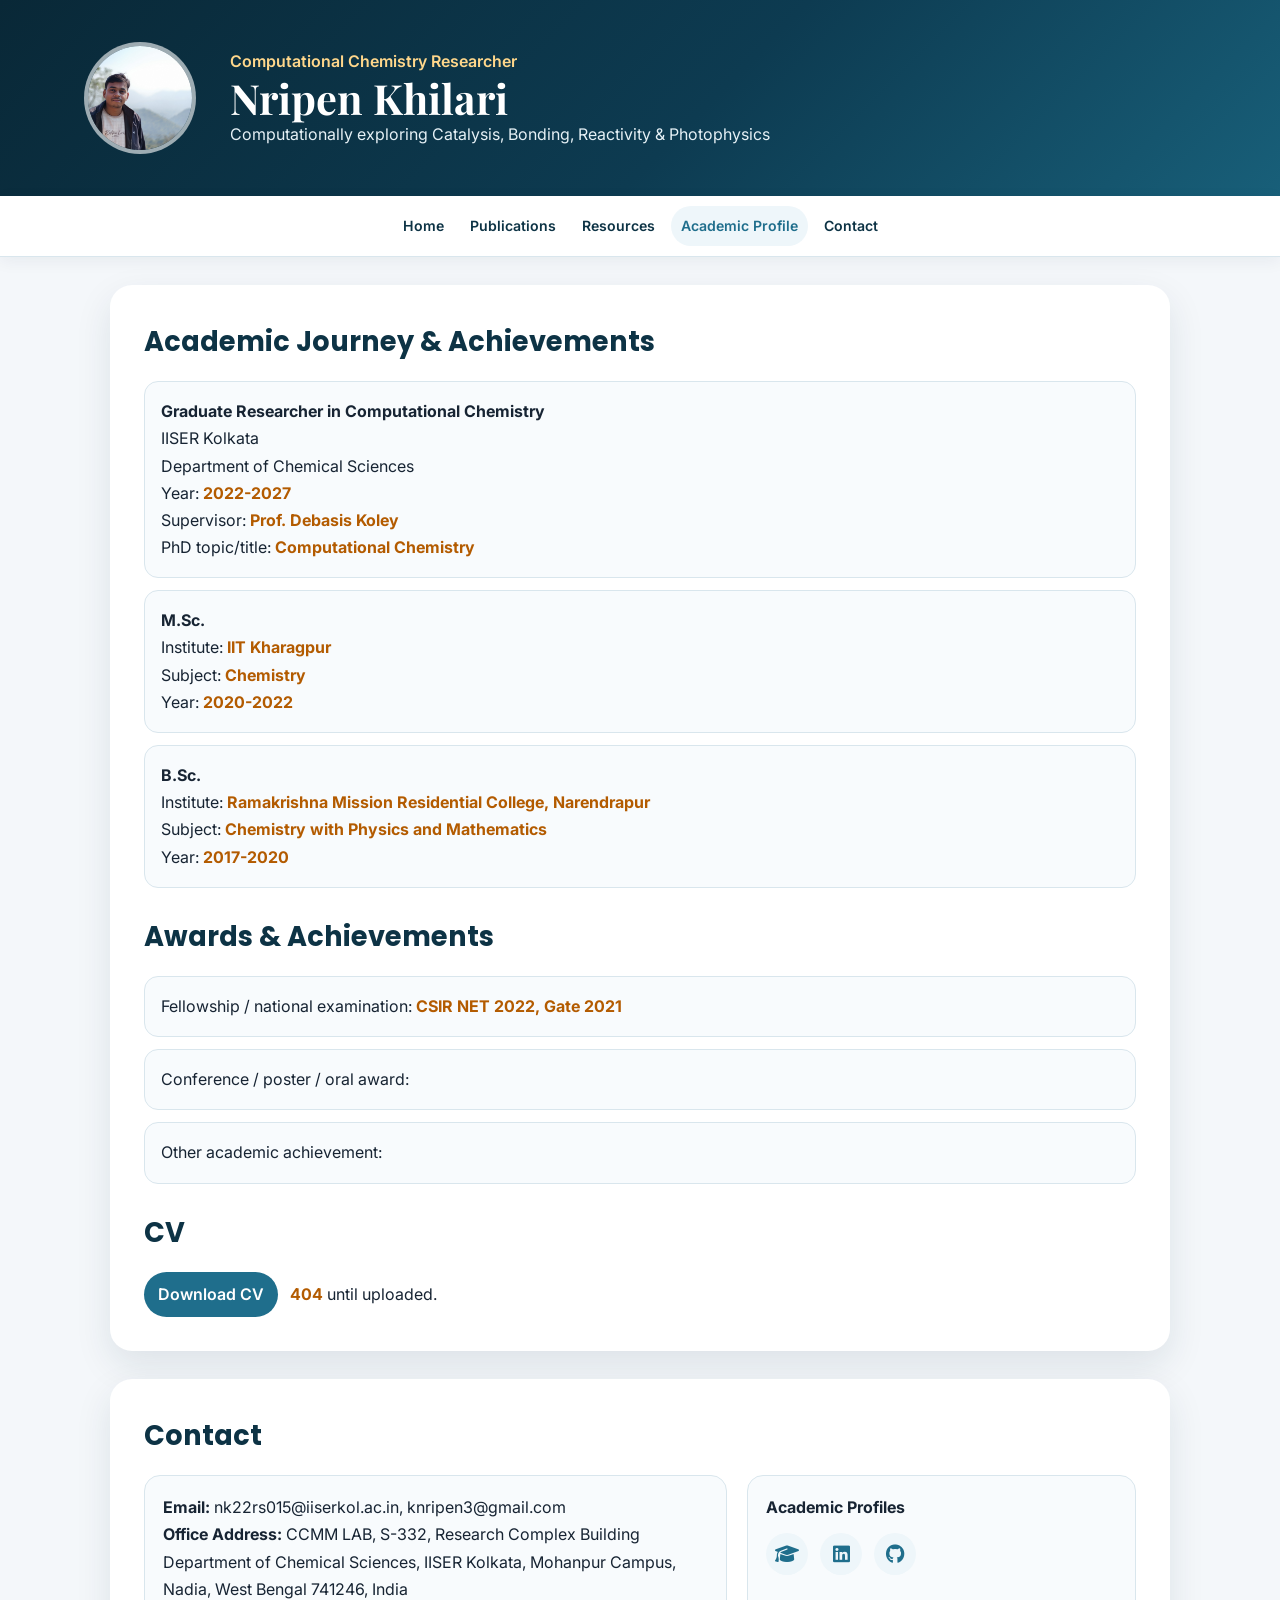
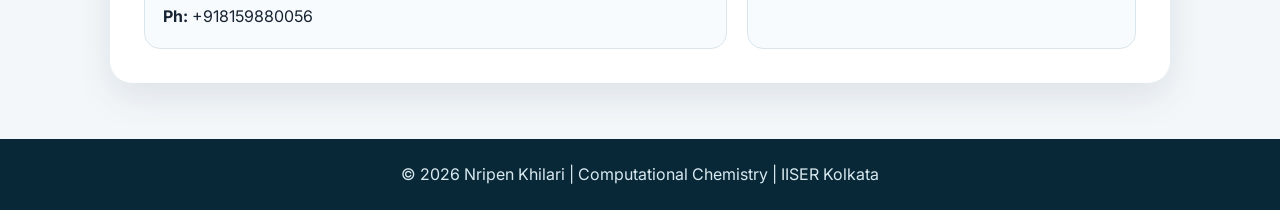
==== academic.html @ 887accca "Update academic.html" ====
<!DOCTYPE html>
<html lang="en">
<head>
    <meta charset="UTF-8">
    <meta name="viewport" content="width=device-width, initial-scale=1.0">

    <title>Academic Profile | Nripen Khilari</title>

    <link
        rel="stylesheet"
        href="https://cdnjs.cloudflare.com/ajax/libs/font-awesome/6.5.2/css/all.min.css"
    >
    <link
        rel="stylesheet"
        href="https://fonts.googleapis.com/css2?family=Inter:wght@400;500;600;700&family=Playfair+Display:wght@600;700&family=Poppins:wght@500;600;700&display=swap"
    >
    <link rel="stylesheet" href="styles.css">
</head>

<body>

    <!-- =====================================================
         PROFILE HEADER
         ===================================================== -->
    <header class="hero">
        <div class="wrap hero-grid">

            <div class="portrait">
                <img
                    src="assets/images/profile.jpg"
                    alt="Nripen Khilari profile photo"
                    onerror="this.style.display='none';"
                >
            </div>

            <div>
                <div class="role">Computational Chemistry Researcher</div>
                <h1>Nripen Khilari</h1>
                <p>Computationally exploring Catalysis, Bonding, Reactivity &amp; Photophysics</p>
            </div>

        </div>
    </header>


    <!-- =====================================================
         NAVIGATION
         ===================================================== -->
    <nav>
        <div class="wrap">
            <a href="index.html">Home</a>
            <a href="publications.html">Publications</a>
            <a href="resources.html">Resources</a>
            <a class="active" href="academic.html">Academic Profile</a>
            <a href="#contact">Contact</a>
        </div>
    </nav>


    <main>

        <!-- =================================================
             ACADEMIC JOURNEY
             ================================================= -->
        <section class="section">
            <h2>Academic Journey &amp; Achievements</h2>

            <div class="item">
                <strong>Graduate Researcher in Computational Chemistry</strong><br>
                IISER Kolkata<br>
                Department of Chemical Sciences<br>
                Year: <span class="x">2022-2027</span><br>
                Supervisor: <span class="x">Prof. Debasis Koley</span><br>
                PhD topic/title: <span class="x">Computational Chemistry </span>
            </div>

            <div class="item">
                <strong>M.Sc.</strong><br>
                Institute: <span class="x">IIT Kharagpur</span><br>
                Subject: <span class="x">Chemistry</span><br>
                Year: <span class="x">2020-2022</span><br>
                
            </div>

            <div class="item">
                <strong>B.Sc.</strong><br>
                Institute: <span class="x">Ramakrishna Mission Residential College, Narendrapur</span><br>
                Subject: <span class="x">Chemistry with Physics and Mathematics</span><br>
                Year: <span class="x">2017-2020</span><br>
                
            </div>


            <!-- =============================================
                 AWARDS
                 ============================================= -->
            <h2 class="subsection-title">Awards &amp; Achievements</h2>

            <div class="item">
                Fellowship / national examination:
                <span class="x">CSIR NET 2022, Gate 2021</span>
            </div>

            <div class="item">
                Conference / poster / oral award:
                <span class="x"></span>
            </div>

            <div class="item">
                Other academic achievement:
                <span class="x"></span>
            </div>


            <!-- =============================================
                 CV
                 ============================================= -->
            <h2 class="subsection-title">CV</h2>

            <p>
                <a
                    class="cv"
                    href="assets/documents/Nripen_Khilari_CV.pdf"
                >
                    Download CV
                </a>

                &nbsp;
                <span class="x">404</span> until uploaded.
            </p>
        </section>


        <!-- =================================================
             CONTACT
             ================================================= -->
        <section class="section" id="contact">
            <h2>Contact</h2>

            <div class="contact-grid">

                <div class="contact-card">
                    <p>
                        <strong>Email:</strong>
                        nk22rs015@iiserkol.ac.in, knripen3@gmail.com
                    </p>

                    <p>
                        <strong>Office Address:</strong>
                        CCMM LAB, S-332, Research Complex Building
                        Department of Chemical Sciences, IISER Kolkata,
                        Mohanpur Campus, Nadia, West Bengal 741246, India
                    </p>
                     <p>
                        <strong>Ph:</strong>
                        +918159880056
                    </p>
                </div>

                <div class="contact-card">
                    <strong>Academic Profiles</strong>

                    <div class="socials">
                        <a
                            href="https://scholar.google.com/citations?user=tusEeS4AAAAJ&hl=en"
                            target="_blank"
                            rel="noopener"
                            aria-label="Google Scholar"
                        >
                            <i class="fas fa-graduation-cap"></i>
                        </a>

                        <a
                            href="https://www.linkedin.com/in/nripen-khilari-8503a6180"
                            target="_blank"
                            rel="noopener"
                            aria-label="LinkedIn"
                        >
                            <i class="fab fa-linkedin"></i>
                        </a>

                        <a
                            href="https://github.com/Nripen14"
                            target="_blank"
                            rel="noopener"
                            aria-label="GitHub"
                        >
                            <i class="fab fa-github"></i>
                        </a>
                    </div>
                </div>

            </div>
        </section>

    </main>


    <!-- =====================================================
         FOOTER
         ===================================================== -->
    <footer>
        © 2026 Nripen Khilari | Computational Chemistry | IISER Kolkata
    </footer>

</body>
</html>
---- styles.css ----
/* =========================================================
   Nripen Khilari — Personal Academic Website
   Shared stylesheet for all pages
   ========================================================= */

:root {
    --navy: #0d3345;
    --blue: #1f6e8c;
    --sky: #eef6fa;
    --paper: #ffffff;
    --line: #d9e6ed;
    --background: #f4f7fa;
    --ink: #172433;
    --muted: #607284;
    --placeholder: #b35b00;
    --shadow: 0 14px 36px rgba(20, 45, 65, 0.10);
}

* {
    box-sizing: border-box;
    margin: 0;
    padding: 0;
}

html {
    scroll-behavior: smooth;
}

body {
    font-family: "Inter", Arial, sans-serif;
    background: var(--background);
    color: var(--ink);
    line-height: 1.7;
}

a {
    color: inherit;
}

.wrap {
    max-width: 1160px;
    margin: 0 auto;
    padding: 0 24px;
}

.hero {
    background: linear-gradient(135deg, #092837, #0d3b51 55%, #185f79);
    color: #ffffff;
    padding: 42px 0;
}

.home-hero {
    padding: 65px 0;
}

.hero-grid {
    display: grid;
    grid-template-columns: 120px 1fr;
    gap: 26px;
    align-items: center;
}

.home-hero .hero-grid {
    grid-template-columns: 210px 1fr;
    gap: 38px;
}

.portrait {
    width: 112px;
    height: 112px;
    border: 4px solid rgba(255, 255, 255, 0.55);
    border-radius: 50%;
    overflow: hidden;
    background: rgba(255, 255, 255, 0.12);
    display: flex;
    align-items: center;
    justify-content: center;
    text-align: center;
}

.home-hero .portrait {
    width: 200px;
    height: 200px;
    border-width: 5px;
}

.portrait img {
    width: 100%;
    height: 100%;
    object-fit: cover;
}

.fallback {
    display: none;
    padding: 20px;
    font-size: 0.82rem;
}

.hero h1 {
    font-family: "Playfair Display", Georgia, serif;
    font-size: 2.6rem;
    line-height: 1.1;
}

.home-hero h1 {
    font-size: 3.4rem;
}

.hero p {
    color: #e6f1f6;
}

.hero .role {
    color: #ffd78b;
    font-weight: 600;
}

.home-hero .role {
    margin-bottom: 4px;
}

.hero .tagline {
    margin-top: 8px;
    font-size: 1.08rem;
}

.profile-links {
    display: flex;
    flex-wrap: wrap;
    gap: 10px;
    margin-top: 20px;
}

.profile-links a {
    padding: 8px 13px;
    border: 1px solid rgba(255, 255, 255, 0.40);
    border-radius: 25px;
    color: #ffffff;
    text-decoration: none;
}

.profile-links a:hover {
    background: rgba(255, 255, 255, 0.12);
}

nav {
    position: sticky;
    top: 0;
    z-index: 20;
    background: rgba(255, 255, 255, 0.97);
    border-bottom: 1px solid var(--line);
    box-shadow: 0 4px 16px rgba(20, 40, 60, 0.06);
}

nav .wrap {
    display: flex;
    justify-content: center;
    flex-wrap: wrap;
    gap: 6px;
    padding-top: 10px;
    padding-bottom: 10px;
}

nav a {
    padding: 8px 10px;
    border-radius: 999px;
    color: var(--navy);
    font-size: 0.88rem;
    font-weight: 600;
    text-decoration: none;
}

nav a:hover,
nav a.active {
    background: var(--sky);
    color: var(--blue);
}

main {
    padding: 28px 0;
}

.section,
section {
    max-width: 1060px;
    margin: 0 auto 28px;
    padding: 34px;
    background: var(--paper);
    border-radius: 22px;
    box-shadow: var(--shadow);
    scroll-margin-top: 80px;
}

h2 {
    margin-bottom: 16px;
    color: var(--navy);
    font-family: "Poppins", Arial, sans-serif;
    font-size: 1.7rem;
    font-weight: 700;
}

h3 {
    color: var(--navy);
}

.x {
    color: var(--placeholder);
    font-weight: 700;
}

.about-grid {
    display: grid;
    grid-template-columns: 1.25fr 0.75fr;
    gap: 28px;
    align-items: center;
}

.about-content {
    min-width: 0;
}

.research-image-box {
    width: 100%;
    min-height: 290px;
    padding: 10px;
    border: 4px solid #d7e5ec;
    border-radius: 22px;
    overflow: hidden;
    background: #ffffff;
    box-shadow: 0 12px 30px rgba(20, 45, 65, 0.10);
    display: flex;
    align-items: center;
    justify-content: center;
    text-align: center;
}

.research-image-box img {
    display: block;
    width: 100%;
    height: 100%;
    max-height: 360px;
    object-fit: contain;
    border-radius: 14px;
}

.research-fallback {
    color: var(--muted);
    line-height: 1.5;
}

.facts {
    display: grid;
    grid-template-columns: 1fr 1fr;
    gap: 10px 18px;
    margin-top: 18px;
}

.fact {
    padding: 9px 0;
    border-bottom: 1px dashed var(--line);
}

.fact strong {
    display: block;
    color: var(--navy);
    font-size: 0.8rem;
    text-transform: uppercase;
}

.cards {
    display: grid;
    grid-template-columns: repeat(4, 1fr);
    gap: 15px;
}

.card {
    padding: 18px;
    border: 1px solid var(--line);
    border-radius: 17px;
    background: #fbfdfe;
}

.card i {
    color: var(--blue);
    font-size: 1.5rem;
}

.card h3 {
    margin: 8px 0;
}

.card p {
    color: #516574;
    font-size: 0.92rem;
}

.more {
    padding: 18px;
    border-radius: 15px;
    background: #edf6fa;
}

.more a {
    display: block;
    margin: 7px 0;
    color: var(--blue);
    font-weight: 700;
    text-decoration: none;
}

.year {
    margin: 22px 0 10px;
    color: var(--blue);
    font-family: "Poppins", Arial, sans-serif;
    font-size: 1.18rem;
    font-weight: 600;
}

.pub {
    margin: 10px 0;
    padding: 15px 17px;
    background: #f8fbfd;
    border-left: 4px solid #cadde6;
    border-radius: 10px;
}

.pub strong {
    color: var(--navy);
}

.scholar {
    display: inline-block;
    margin-top: 14px;
    padding: 9px 14px;
    border-radius: 999px;
    background: var(--blue);
    color: #ffffff;
    font-weight: 600;
    text-decoration: none;
}

.resource-card,
.item {
    margin: 15px 0;
    padding: 20px;
    border: 1px solid var(--line);
    border-radius: 16px;
    background: #f8fbfd;
}

.resource-card h3 {
    margin-bottom: 7px;
    font-family: "Poppins", Arial, sans-serif;
    font-size: 1.08rem;
    font-weight: 600;
}

.resource-card ul {
    padding-left: 20px;
}

.resource-card a {
    color: var(--blue);
    font-weight: 600;
    text-decoration: none;
}

.item {
    margin: 12px 0;
    padding: 16px;
    border-radius: 14px;
}

.subsection-title {
    margin-top: 26px;
}

.cv {
    display: inline-block;
    padding: 9px 14px;
    border-radius: 999px;
    background: var(--blue);
    color: #ffffff;
    font-weight: 600;
    text-decoration: none;
}

.contact-grid {
    display: grid;
    grid-template-columns: 1.2fr 0.8fr;
    gap: 20px;
}

.contact-card {
    padding: 18px;
    border: 1px solid var(--line);
    border-radius: 16px;
    background: #f8fbfd;
}

.socials,
.social {
    display: flex;
    flex-wrap: wrap;
    gap: 12px;
    margin-top: 12px;
}

.socials a,
.social a {
    width: 42px;
    height: 42px;
    display: grid;
    place-items: center;
    border-radius: 50%;
    background: var(--sky);
    color: var(--blue);
    font-size: 1.2rem;
    text-decoration: none;
}

footer {
    padding: 22px;
    background: #092837;
    color: #d8e9f0;
    text-align: center;
}

@media (max-width: 800px) {
    .hero-grid,
    .home-hero .hero-grid,
    .about-grid,
    .contact-grid {
        grid-template-columns: 1fr;
        text-align: center;
    }

    .portrait,
    .home-hero .portrait {
        margin: 0 auto;
    }

    .profile-links {
        justify-content: center;
    }

    .research-image-box {
        max-width: 620px;
        margin: 0 auto;
        min-height: 240px;
    }

    .facts {
        grid-template-columns: 1fr;
        text-align: left;
    }

    .cards {
        grid-template-columns: 1fr 1fr;
    }
}

@media (max-width: 520px) {
    .home-hero h1 {
        font-size: 2.5rem;
    }

    .hero h1 {
        font-size: 2.2rem;
    }

    .cards {
        grid-template-columns: 1fr;
    }

    .section,
    section {
        margin: 0 12px 20px;
        padding: 24px 18px;
    }

    .research-image-box {
        min-height: 200px;
        padding: 7px;
        border-radius: 16px;
    }
}
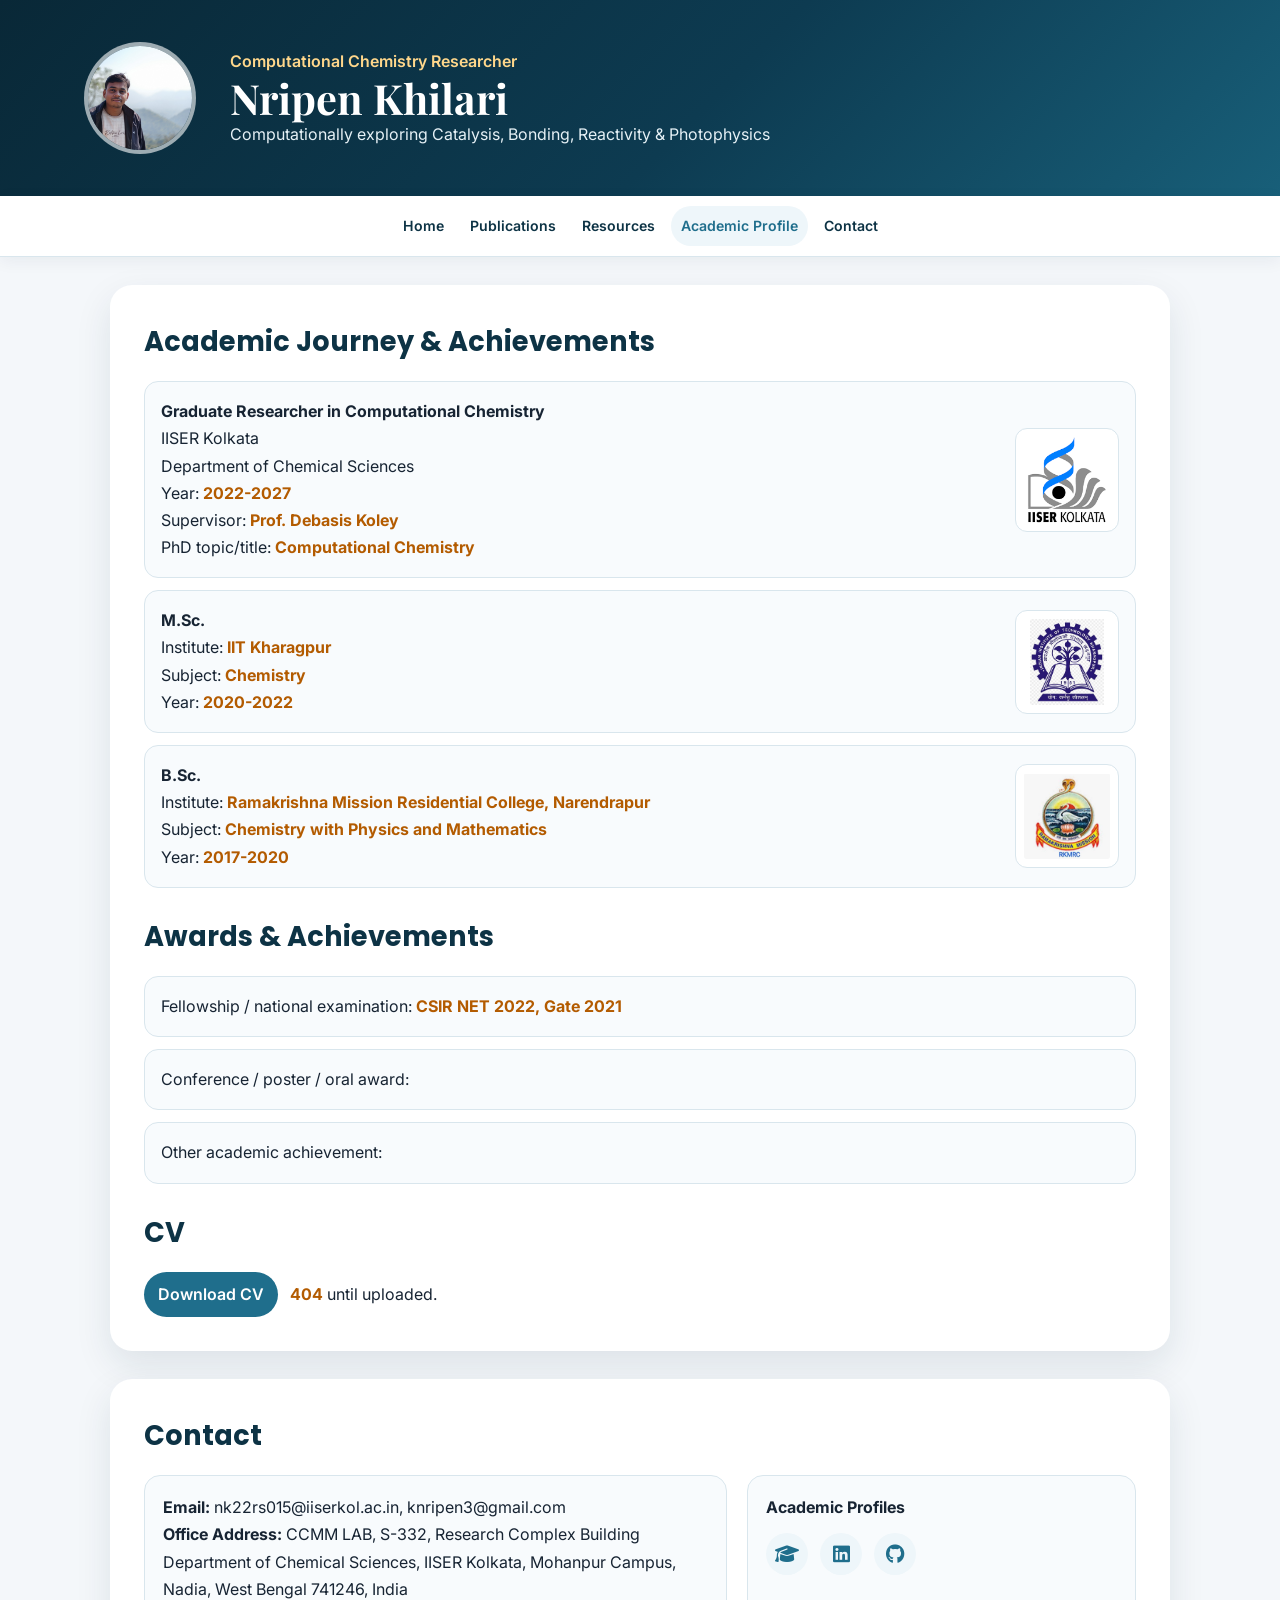
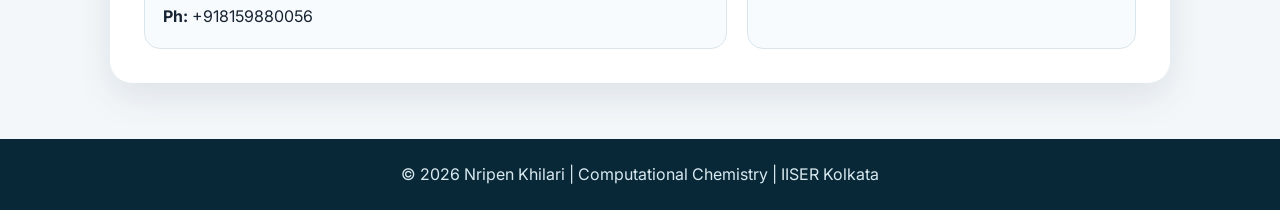
==== commit 7b0ebed8: "Add institution logos to academic journey" ====
--- a/academic.html
+++ b/academic.html
@@ -65,29 +65,38 @@
         <section class="section">
             <h2>Academic Journey &amp; Achievements</h2>
 
-            <div class="item">
-                <strong>Graduate Researcher in Computational Chemistry</strong><br>
-                IISER Kolkata<br>
-                Department of Chemical Sciences<br>
-                Year: <span class="x">2022-2027</span><br>
-                Supervisor: <span class="x">Prof. Debasis Koley</span><br>
-                PhD topic/title: <span class="x">Computational Chemistry </span>
-            </div>
-
-            <div class="item">
-                <strong>M.Sc.</strong><br>
-                Institute: <span class="x">IIT Kharagpur</span><br>
-                Subject: <span class="x">Chemistry</span><br>
-                Year: <span class="x">2020-2022</span><br>
-                
-            </div>
-
-            <div class="item">
-                <strong>B.Sc.</strong><br>
-                Institute: <span class="x">Ramakrishna Mission Residential College, Narendrapur</span><br>
-                Subject: <span class="x">Chemistry with Physics and Mathematics</span><br>
-                Year: <span class="x">2017-2020</span><br>
-                
+            <div class="item academic-entry">
+                <div class="academic-entry-text">
+                    <strong>Graduate Researcher in Computational Chemistry</strong><br>
+                    IISER Kolkata<br>
+                    Department of Chemical Sciences<br>
+                    Year: <span class="x">2022-2027</span><br>
+                    Supervisor: <span class="x">Prof. Debasis Koley</span><br>
+                    PhD topic/title: <span class="x">Computational Chemistry </span>
+                </div>
+                <img class="institution-logo" src="assets/images/IISERKolkata.png" alt="IISER Kolkata logo" loading="lazy">
+            </div>
+
+            <div class="item academic-entry">
+                <div class="academic-entry-text">
+                    <strong>M.Sc.</strong><br>
+                    Institute: <span class="x">IIT Kharagpur</span><br>
+                    Subject: <span class="x">Chemistry</span><br>
+                    Year: <span class="x">2020-2022</span><br>
+                    
+                </div>
+                <img class="institution-logo" src="assets/images/IITKGP.jpeg" alt="IIT Kharagpur logo" loading="lazy">
+            </div>
+
+            <div class="item academic-entry">
+                <div class="academic-entry-text">
+                    <strong>B.Sc.</strong><br>
+                    Institute: <span class="x">Ramakrishna Mission Residential College, Narendrapur</span><br>
+                    Subject: <span class="x">Chemistry with Physics and Mathematics</span><br>
+                    Year: <span class="x">2017-2020</span><br>
+                    
+                </div>
+                <img class="institution-logo" src="assets/images/RKMRC.jpg" alt="Ramakrishna Mission Residential College logo" loading="lazy">
             </div>
 
 
--- a/styles.css
+++ b/styles.css
@@ -485,3 +485,36 @@
         border-radius: 16px;
     }
 }
+
+/* Academic journey: institution marks beside each education entry. */
+.academic-entry {
+    display: flex;
+    align-items: center;
+    justify-content: space-between;
+    gap: 24px;
+}
+
+.academic-entry-text {
+    min-width: 0;
+}
+
+.institution-logo {
+    flex: 0 0 104px;
+    width: 104px;
+    height: 104px;
+    object-fit: contain;
+    background: #ffffff;
+    border: 1px solid var(--line);
+    border-radius: 12px;
+    padding: 8px;
+}
+
+@media (max-width: 520px) {
+    .academic-entry { gap: 12px; }
+    .institution-logo {
+        flex-basis: 72px;
+        width: 72px;
+        height: 72px;
+        padding: 5px;
+    }
+}
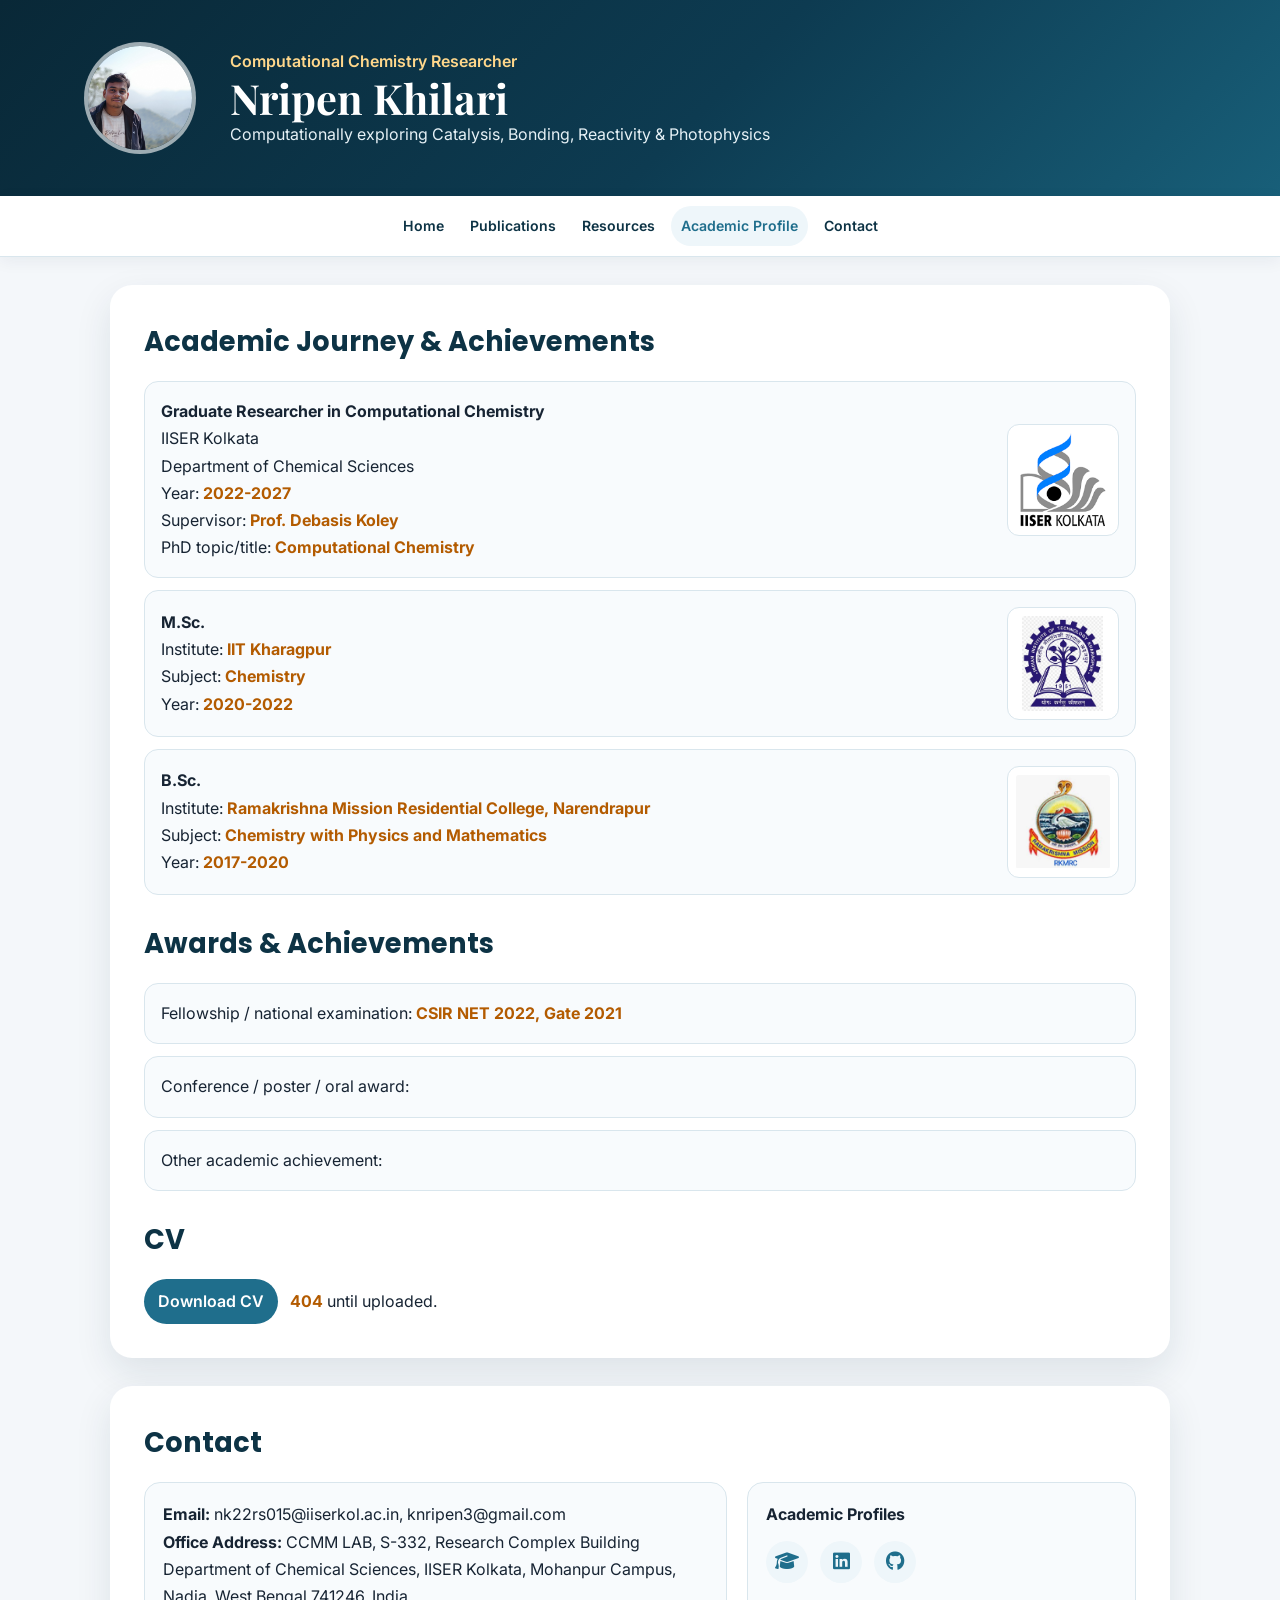
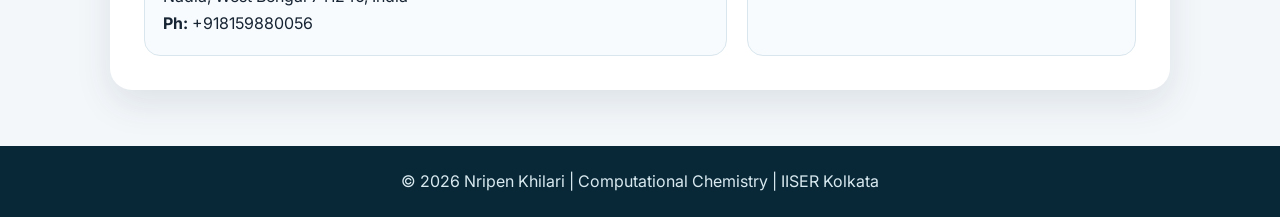
==== commit e73ed6ca: "Refresh larger academic logos" ====
--- a/academic.html
+++ b/academic.html
@@ -14,7 +14,7 @@
         rel="stylesheet"
         href="https://fonts.googleapis.com/css2?family=Inter:wght@400;500;600;700&family=Playfair+Display:wght@600;700&family=Poppins:wght@500;600;700&display=swap"
     >
-    <link rel="stylesheet" href="styles.css">
+    <link rel="stylesheet" href="styles.css?v=20260927-2">
 </head>
 
 <body>
--- a/styles.css
+++ b/styles.css
@@ -488,9 +488,9 @@
 
 /* Academic journey: institution marks beside each education entry. */
 .academic-entry {
-    display: flex;
+    display: grid;
+    grid-template-columns: minmax(0, 1fr) 112.32px;
     align-items: center;
-    justify-content: space-between;
     gap: 24px;
 }
 
@@ -499,9 +499,8 @@
 }
 
 .institution-logo {
-    flex: 0 0 104px;
-    width: 104px;
-    height: 104px;
+    width: 112.32px;
+    height: 112.32px;
     object-fit: contain;
     background: #ffffff;
     border: 1px solid var(--line);
@@ -510,11 +509,13 @@
 }
 
 @media (max-width: 520px) {
-    .academic-entry { gap: 12px; }
+    .academic-entry {
+        grid-template-columns: minmax(0, 1fr) 77.76px;
+        gap: 12px;
+    }
     .institution-logo {
-        flex-basis: 72px;
-        width: 72px;
-        height: 72px;
+        width: 77.76px;
+        height: 77.76px;
         padding: 5px;
     }
 }
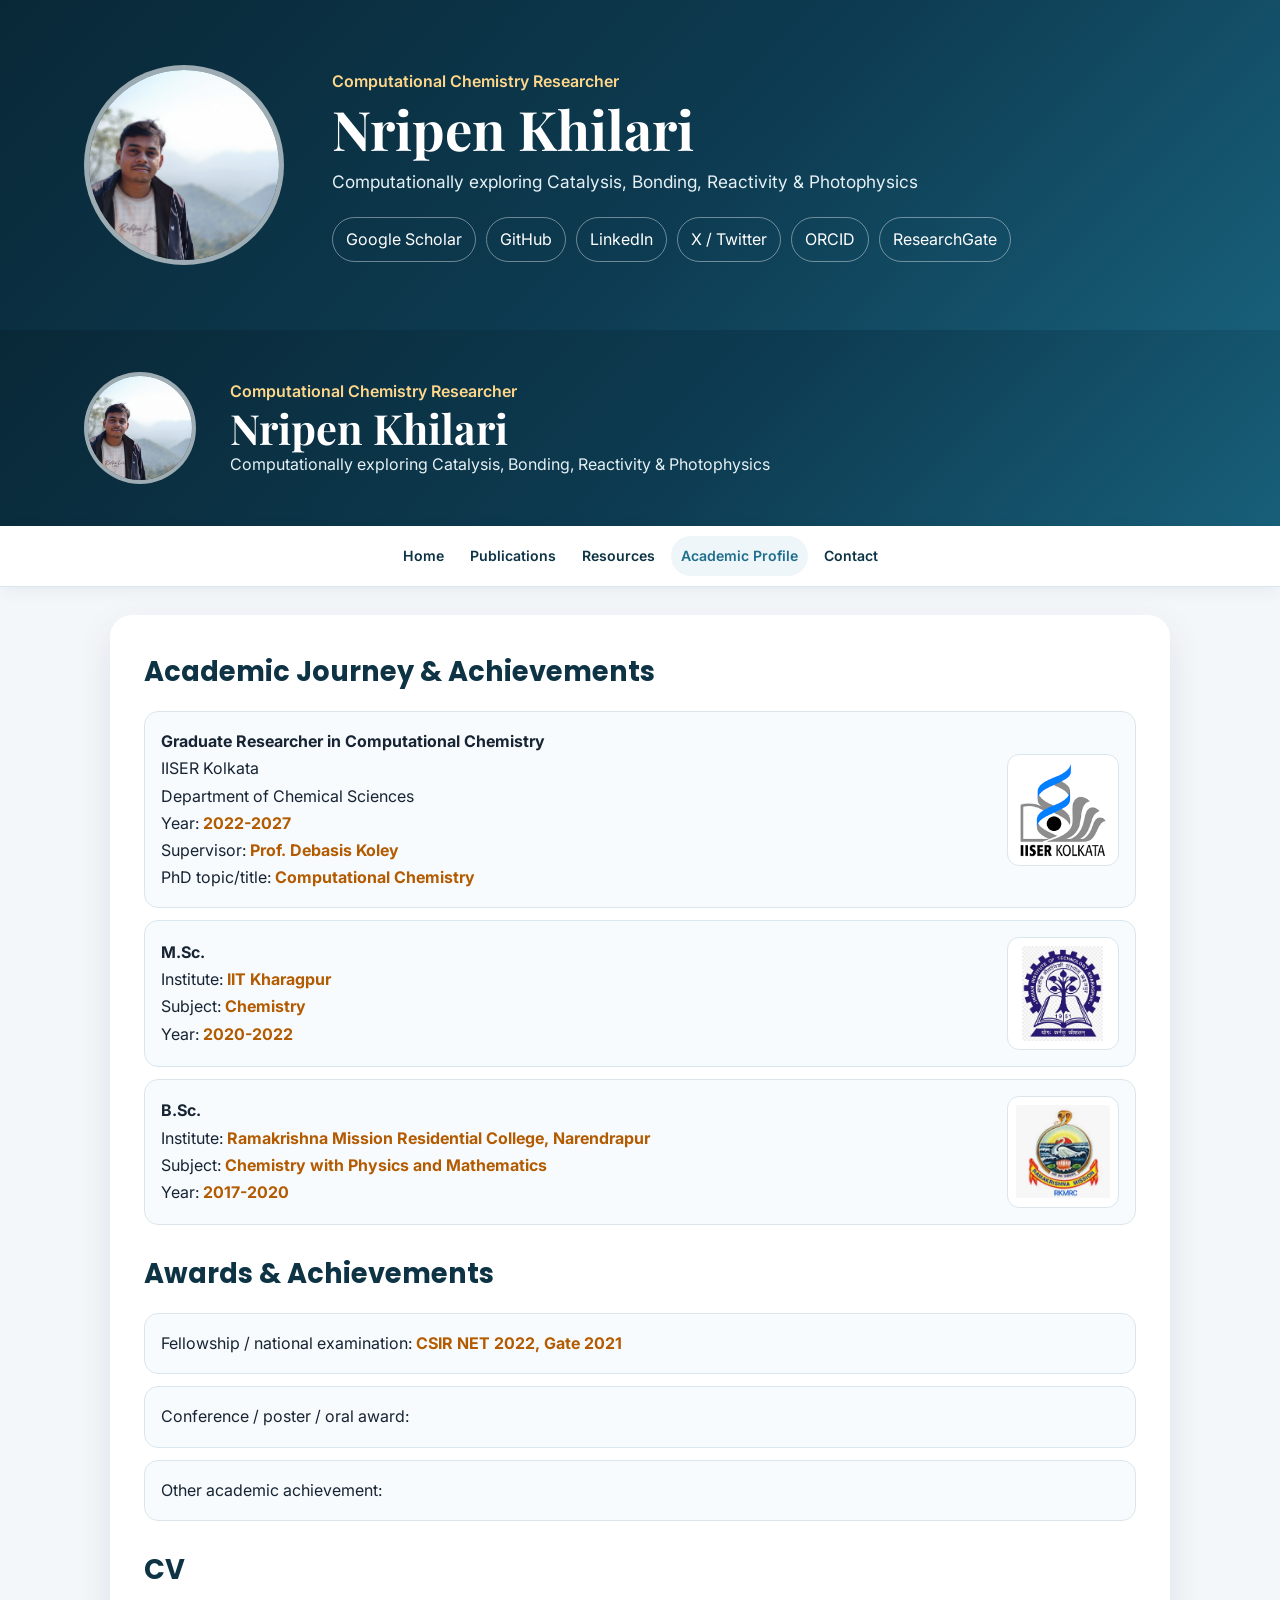
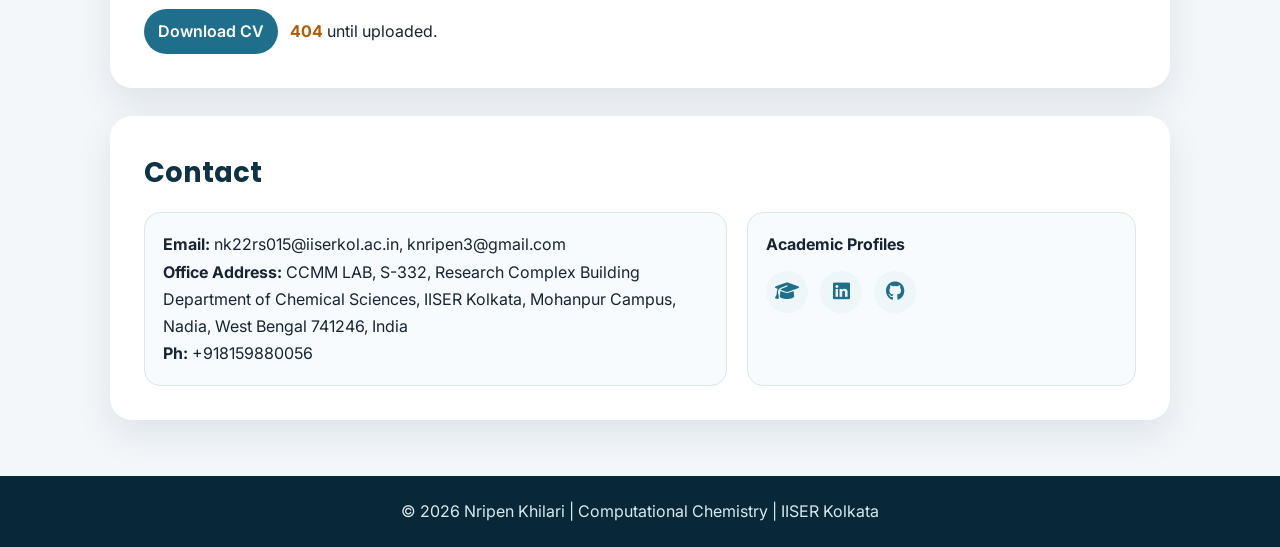
==== commit afd61387: "Revise academic profile metadata and links Updated the title and meta description for the academic p" ====
--- a/academic.html
+++ b/academic.html
@@ -3,20 +3,34 @@
 <head>
     <meta charset="UTF-8">
     <meta name="viewport" content="width=device-width, initial-scale=1.0">
-
-    <title>Academic Profile | Nripen Khilari</title>
-
-    <link
-        rel="stylesheet"
-        href="https://cdnjs.cloudflare.com/ajax/libs/font-awesome/6.5.2/css/all.min.css"
-    >
-    <link
-        rel="stylesheet"
-        href="https://fonts.googleapis.com/css2?family=Inter:wght@400;500;600;700&family=Playfair+Display:wght@600;700&family=Poppins:wght@500;600;700&display=swap"
-    >
-    <link rel="stylesheet" href="styles.css?v=20260927-2">
+    <meta name="description" content="Nripen Khilari — Computational Chemistry Researcher at IISER Kolkata">
+    <title>Nripen Khilari | Computational Chemistry Researcher</title>
+    <link rel="stylesheet" href="https://cdnjs.cloudflare.com/ajax/libs/font-awesome/6.5.2/css/all.min.css">
+    <link rel="stylesheet" href="https://fonts.googleapis.com/css2?family=Inter:wght@400;500;600;700&family=Playfair+Display:wght@600;700&family=Poppins:wght@500;600;700&display=swap">
+    <link rel="stylesheet" href="styles.css?v=20260907-5">
 </head>
-
+<body>
+    <header class="hero home-hero">
+        <div class="wrap hero-grid">
+            <div class="portrait">
+                <img src="assets/images/profile.jpg" alt="Nripen Khilari" onerror="this.style.display='none'; this.nextElementSibling.style.display='block';">
+                <div class="fallback"><strong>IMAGE: xxxxxxxx</strong><br>assets/images/profile.jpg</div>
+            </div>
+            <div>
+                <div class="role">Computational Chemistry Researcher</div>
+                <h1>Nripen Khilari</h1>
+                <p class="tagline">Computationally exploring Catalysis, Bonding, Reactivity &amp; Photophysics</p>
+                <div class="profile-links">
+                    <a href="https://scholar.google.com/citations?user=tusEeS4AAAAJ&hl=en" target="_blank" rel="noopener">Google Scholar</a>
+                    <a href="https://github.com/Nripen14" target="_blank" rel="noopener">GitHub</a>
+                    <a href="https://www.linkedin.com/in/nripen-khilari-8503a6180" target="_blank" rel="noopener">LinkedIn</a>
+                    <a href="https://x.com/KhilariNripen" target="_blank" rel="noopener">X / Twitter</a>
+                    <a href="https://orcid.org/0009-0009-9686-7605" target="_blank" rel="noopener">ORCID</a>
+                    <a href="https://www.researchgate.net/profile/Nripen-Khilari" target="_blank" rel="noopener">ResearchGate</a>
+                </div>
+            </div>
+        </div>
+    </header>
 <body>
 
     <!-- =====================================================
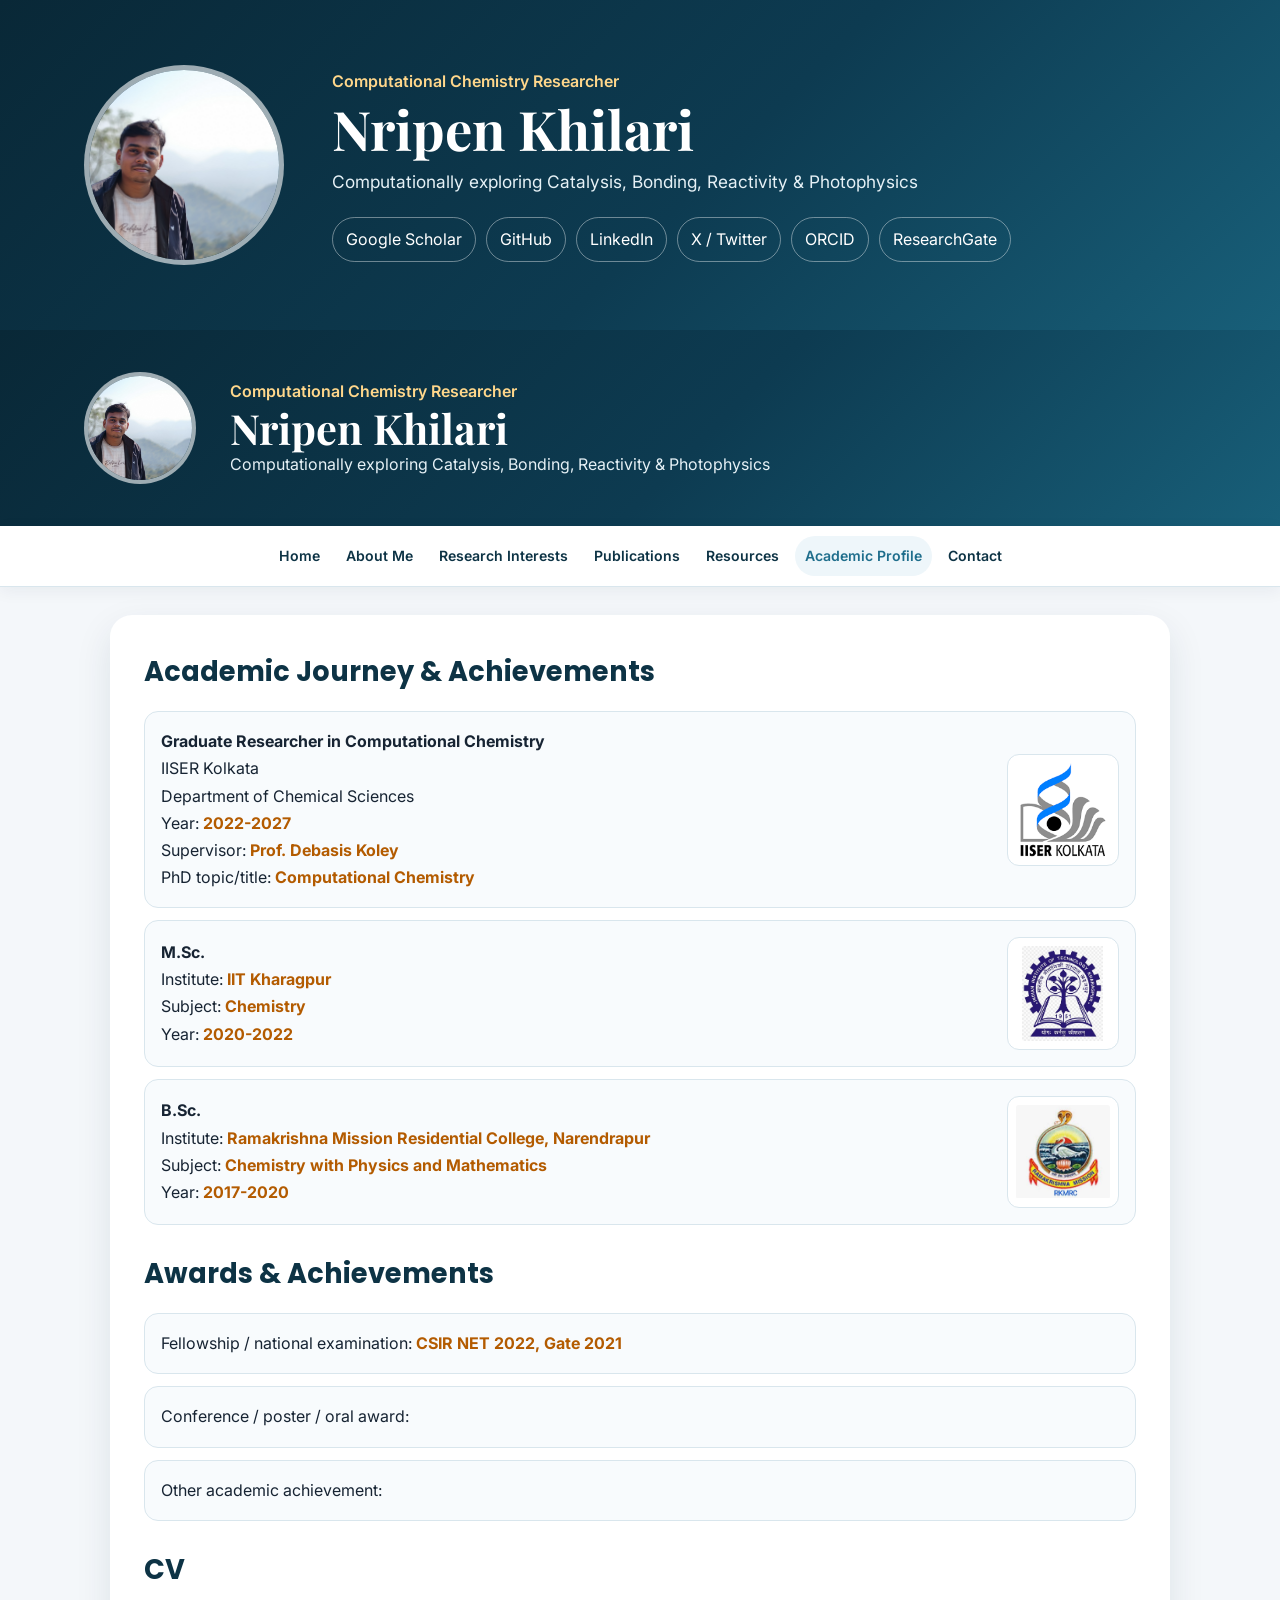
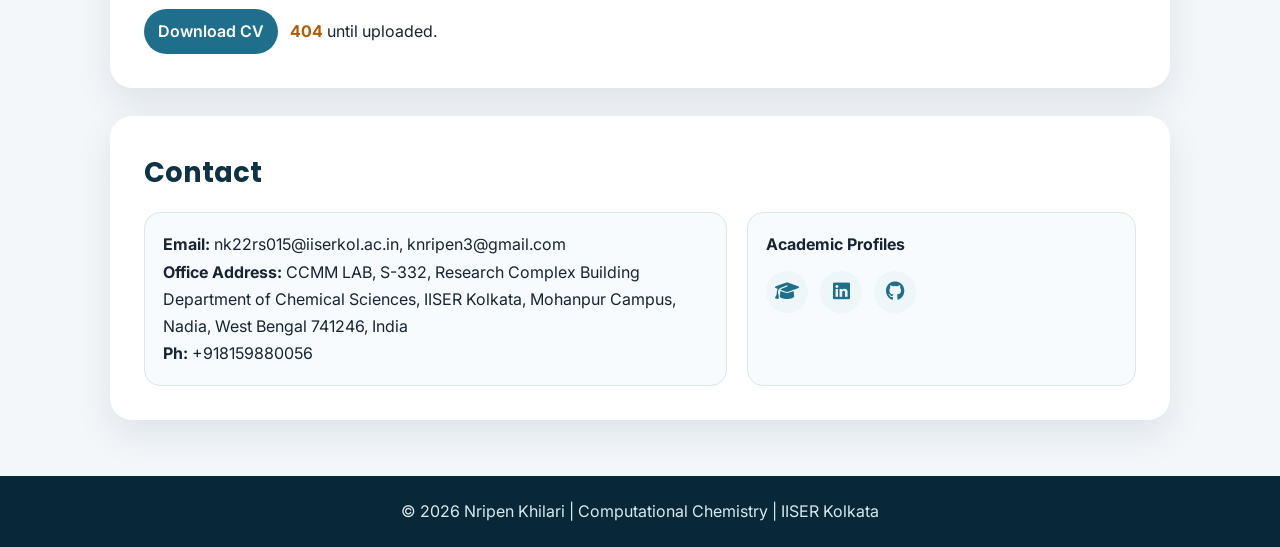
==== commit a73cbc00: "Match navigation to home page" ====
--- a/academic.html
+++ b/academic.html
@@ -63,6 +63,8 @@
     <nav>
         <div class="wrap">
             <a href="index.html">Home</a>
+            <a href="index.html#about">About Me</a>
+            <a href="index.html#research">Research Interests</a>
             <a href="publications.html">Publications</a>
             <a href="resources.html">Resources</a>
             <a class="active" href="academic.html">Academic Profile</a>
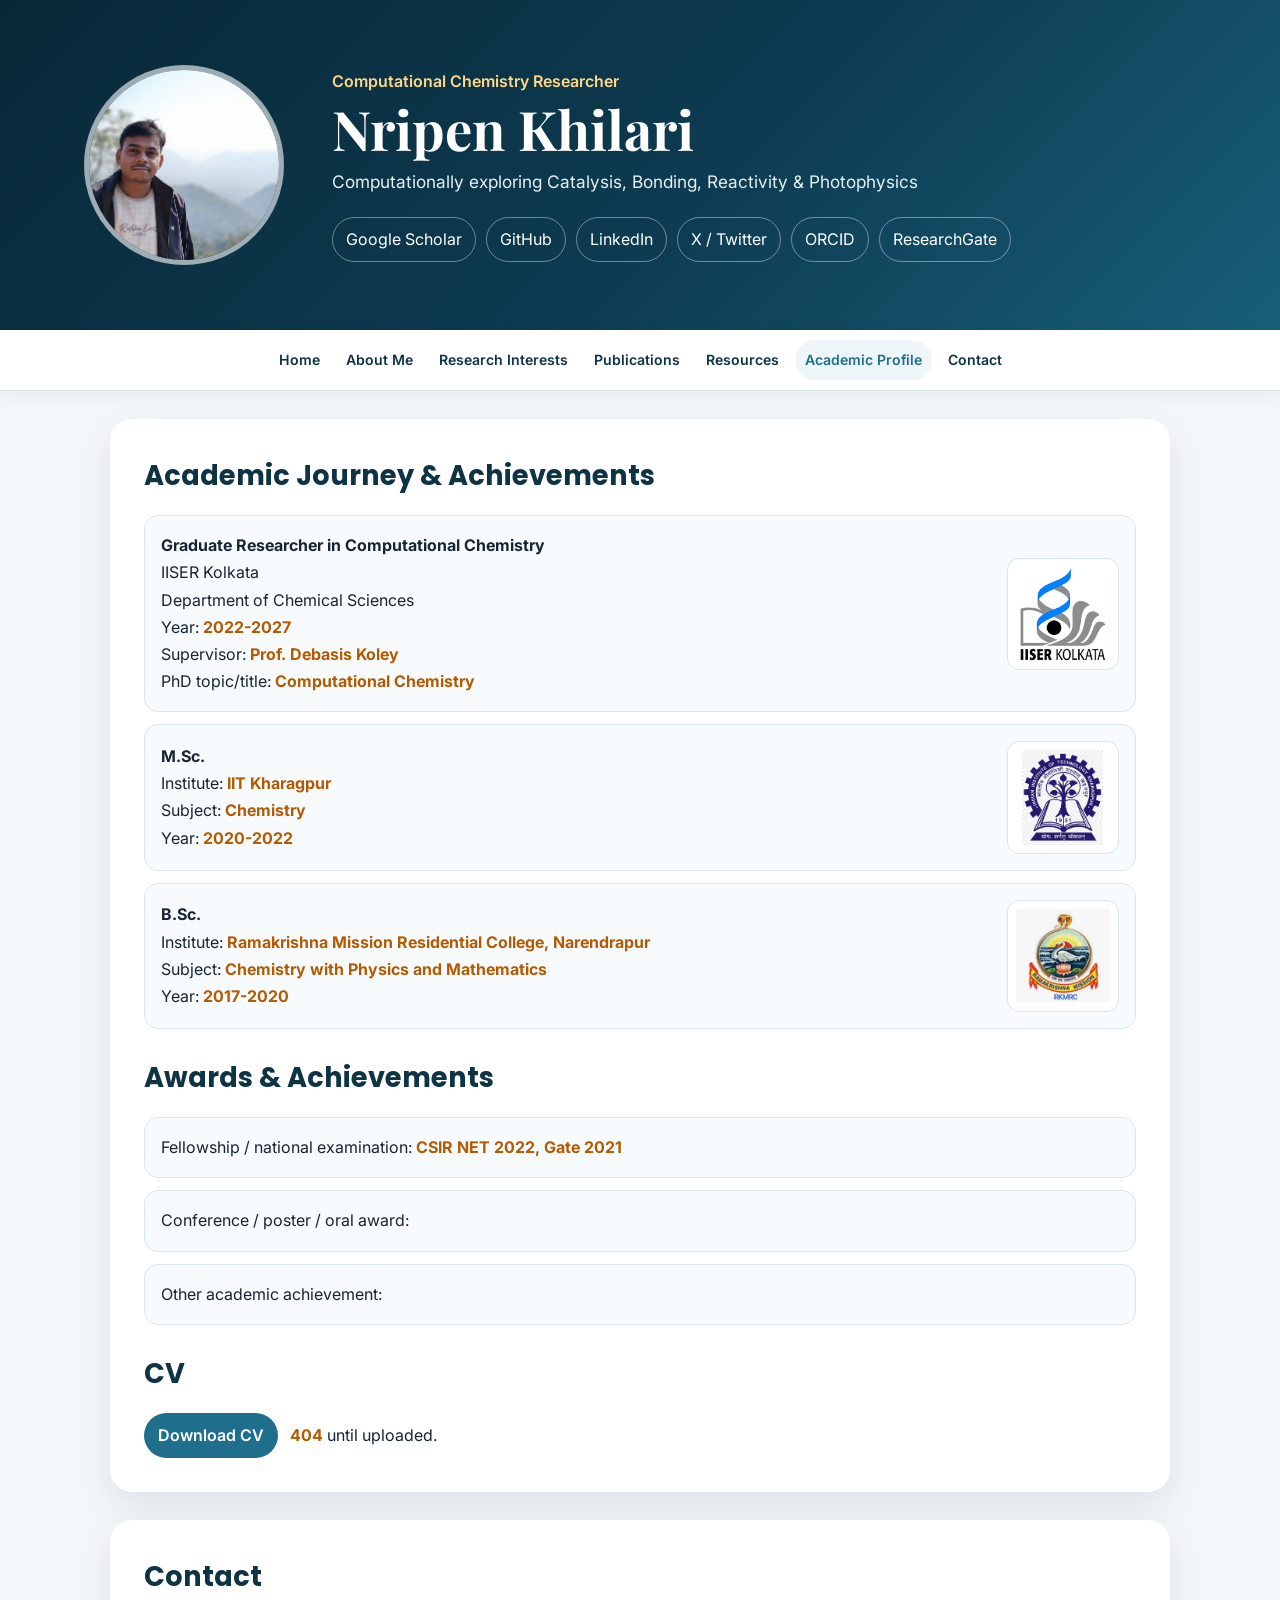
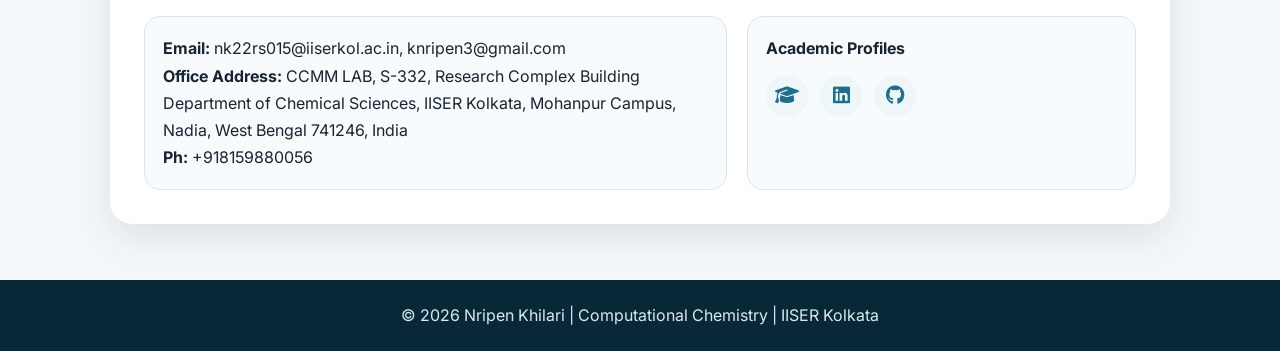
==== commit 0084fd76: "Remove duplicate profile header and body" ====
--- a/academic.html
+++ b/academic.html
@@ -31,35 +31,7 @@
             </div>
         </div>
     </header>
-<body>
-
-    <!-- =====================================================
-         PROFILE HEADER
-         ===================================================== -->
-    <header class="hero">
-        <div class="wrap hero-grid">
-
-            <div class="portrait">
-                <img
-                    src="assets/images/profile.jpg"
-                    alt="Nripen Khilari profile photo"
-                    onerror="this.style.display='none';"
-                >
-            </div>
-
-            <div>
-                <div class="role">Computational Chemistry Researcher</div>
-                <h1>Nripen Khilari</h1>
-                <p>Computationally exploring Catalysis, Bonding, Reactivity &amp; Photophysics</p>
-            </div>
-
-        </div>
-    </header>
-
-
-    <!-- =====================================================
-         NAVIGATION
-         ===================================================== -->
+
     <nav>
         <div class="wrap">
             <a href="index.html">Home</a>
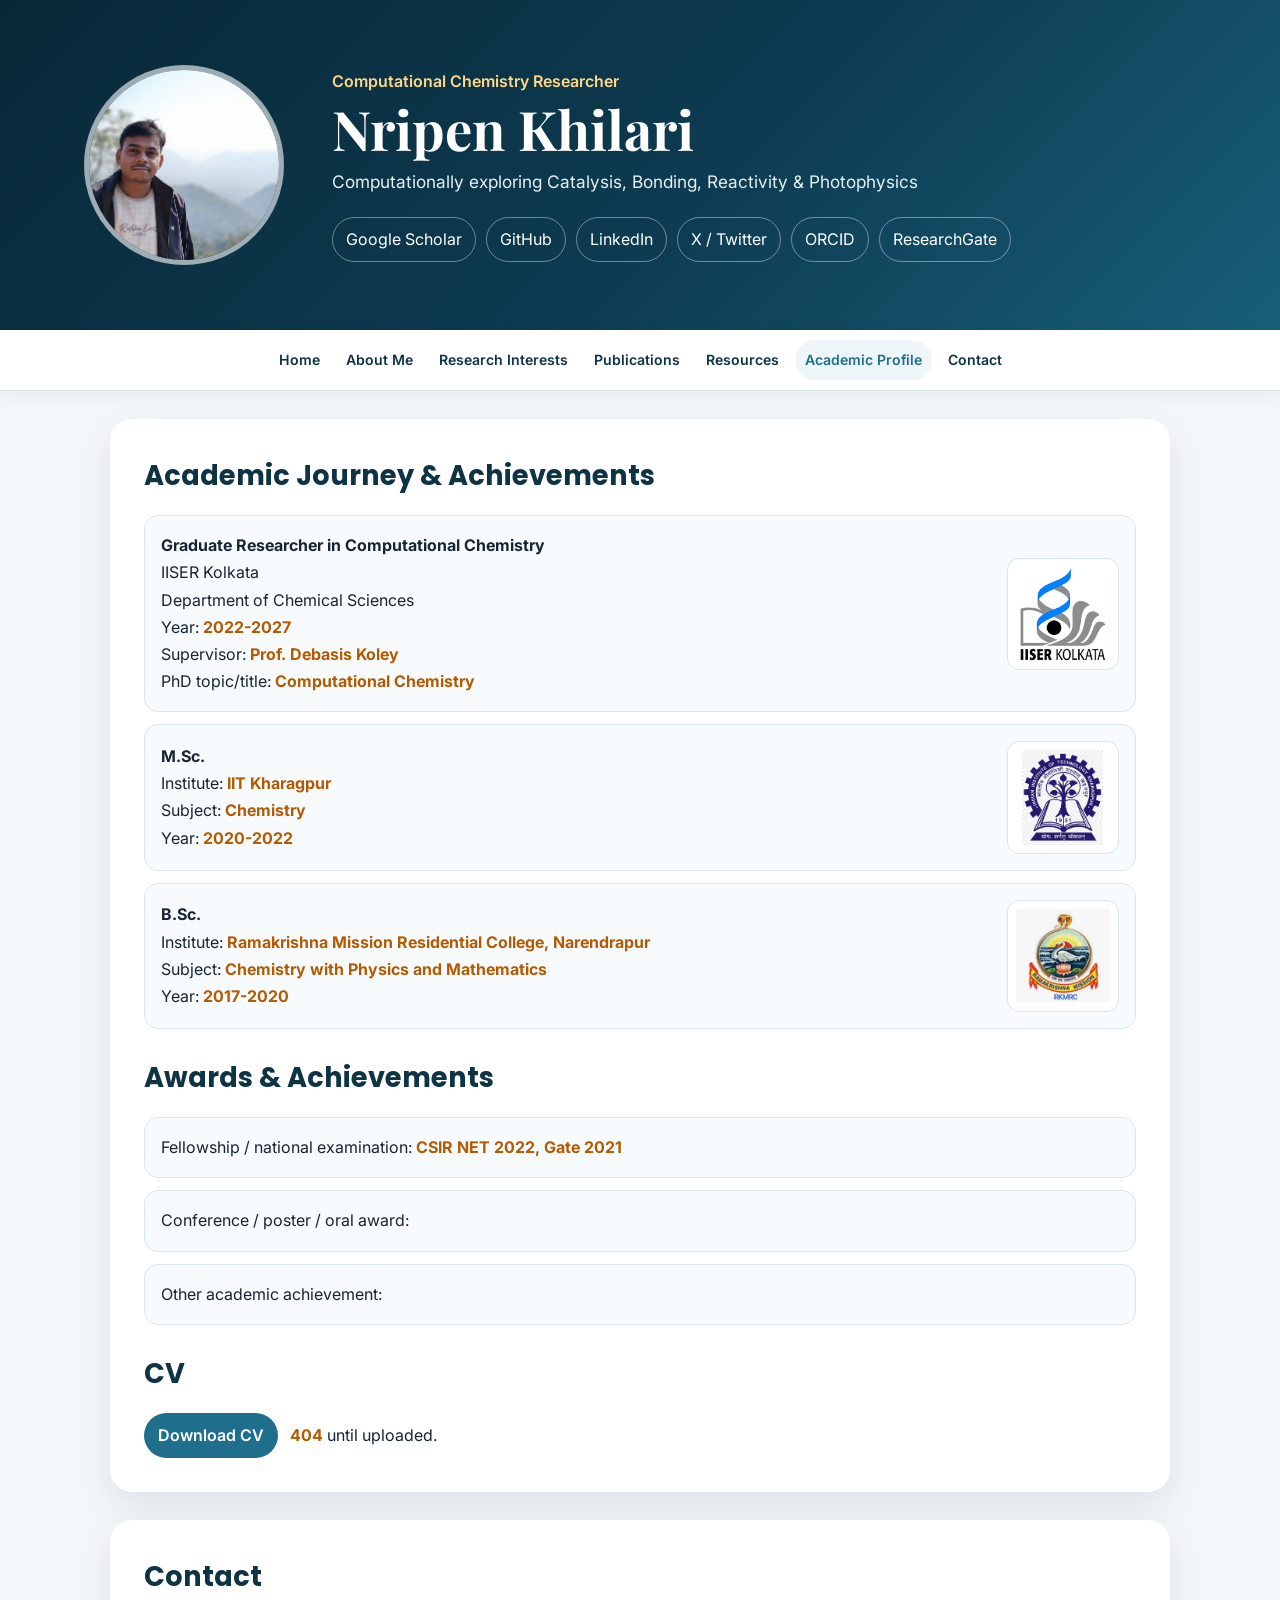
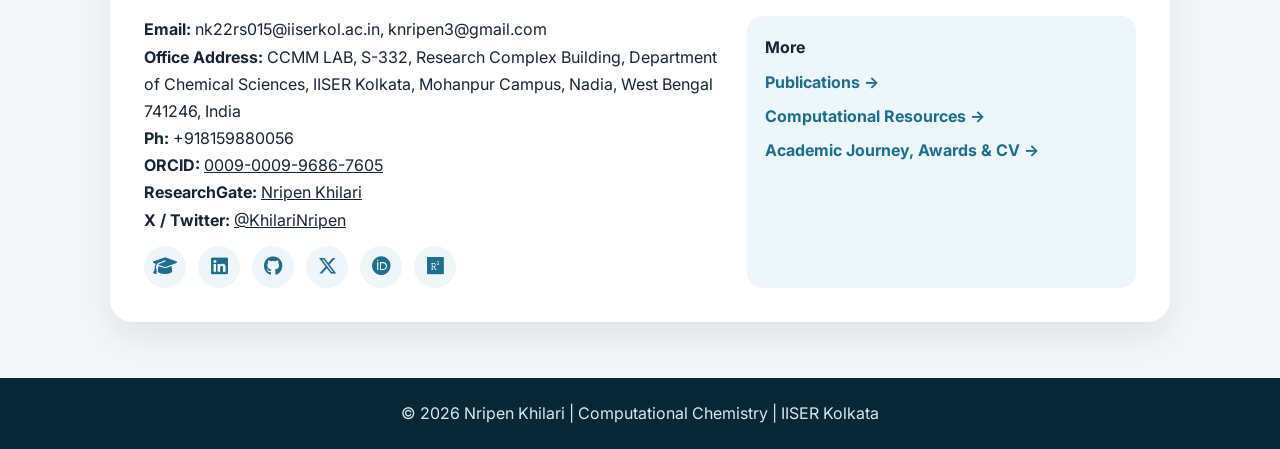
==== commit c3b25924: "Add complete contact details" ====
--- a/academic.html
+++ b/academic.html
@@ -131,62 +131,31 @@
         <!-- =================================================
              CONTACT
              ================================================= -->
-        <section class="section" id="contact">
+        <section id="contact">
             <h2>Contact</h2>
-
             <div class="contact-grid">
-
-                <div class="contact-card">
-                    <p>
-                        <strong>Email:</strong>
-                        nk22rs015@iiserkol.ac.in, knripen3@gmail.com
-                    </p>
-
-                    <p>
-                        <strong>Office Address:</strong>
-                        CCMM LAB, S-332, Research Complex Building
-                        Department of Chemical Sciences, IISER Kolkata,
-                        Mohanpur Campus, Nadia, West Bengal 741246, India
-                    </p>
-                     <p>
-                        <strong>Ph:</strong>
-                        +918159880056
-                    </p>
-                </div>
-
-                <div class="contact-card">
-                    <strong>Academic Profiles</strong>
-
-                    <div class="socials">
-                        <a
-                            href="https://scholar.google.com/citations?user=tusEeS4AAAAJ&hl=en"
-                            target="_blank"
-                            rel="noopener"
-                            aria-label="Google Scholar"
-                        >
-                            <i class="fas fa-graduation-cap"></i>
-                        </a>
-
-                        <a
-                            href="https://www.linkedin.com/in/nripen-khilari-8503a6180"
-                            target="_blank"
-                            rel="noopener"
-                            aria-label="LinkedIn"
-                        >
-                            <i class="fab fa-linkedin"></i>
-                        </a>
-
-                        <a
-                            href="https://github.com/Nripen14"
-                            target="_blank"
-                            rel="noopener"
-                            aria-label="GitHub"
-                        >
-                            <i class="fab fa-github"></i>
-                        </a>
+                <div>
+                    <p><strong>Email:</strong> nk22rs015@iiserkol.ac.in, knripen3@gmail.com</p>
+                    <p><strong>Office Address:</strong> CCMM LAB, S-332, Research Complex Building, Department of Chemical Sciences, IISER Kolkata, Mohanpur Campus, Nadia, West Bengal 741246, India</p>
+                    <p><strong>Ph:</strong> +918159880056</p>
+                    <p><strong>ORCID:</strong> <a href="https://orcid.org/0009-0009-9686-7605" target="_blank" rel="noopener">0009-0009-9686-7605</a></p>
+                    <p><strong>ResearchGate:</strong> <a href="https://www.researchgate.net/profile/Nripen-Khilari" target="_blank" rel="noopener">Nripen Khilari</a></p>
+                    <p><strong>X / Twitter:</strong> <a href="https://x.com/KhilariNripen" target="_blank" rel="noopener">@KhilariNripen</a></p>
+                    <div class="social">
+                        <a href="https://scholar.google.com/citations?user=tusEeS4AAAAJ&hl=en" target="_blank" rel="noopener" aria-label="Google Scholar"><i class="fas fa-graduation-cap"></i></a>
+                        <a href="https://www.linkedin.com/in/nripen-khilari-8503a6180" target="_blank" rel="noopener" aria-label="LinkedIn"><i class="fab fa-linkedin"></i></a>
+                        <a href="https://github.com/Nripen14" target="_blank" rel="noopener" aria-label="GitHub"><i class="fab fa-github"></i></a>
+                        <a href="https://x.com/KhilariNripen" target="_blank" rel="noopener" aria-label="X / Twitter"><i class="fab fa-x-twitter"></i></a>
+                        <a href="https://orcid.org/0009-0009-9686-7605" target="_blank" rel="noopener" aria-label="ORCID"><i class="fab fa-orcid"></i></a>
+                        <a href="https://www.researchgate.net/profile/Nripen-Khilari" target="_blank" rel="noopener" aria-label="ResearchGate"><i class="fab fa-researchgate"></i></a>
                     </div>
                 </div>
-
+                <div class="more">
+                    <strong>More</strong>
+                    <a href="publications.html">Publications →</a>
+                    <a href="resources.html">Computational Resources →</a>
+                    <a href="academic.html">Academic Journey, Awards &amp; CV →</a>
+                </div>
             </div>
         </section>
 
